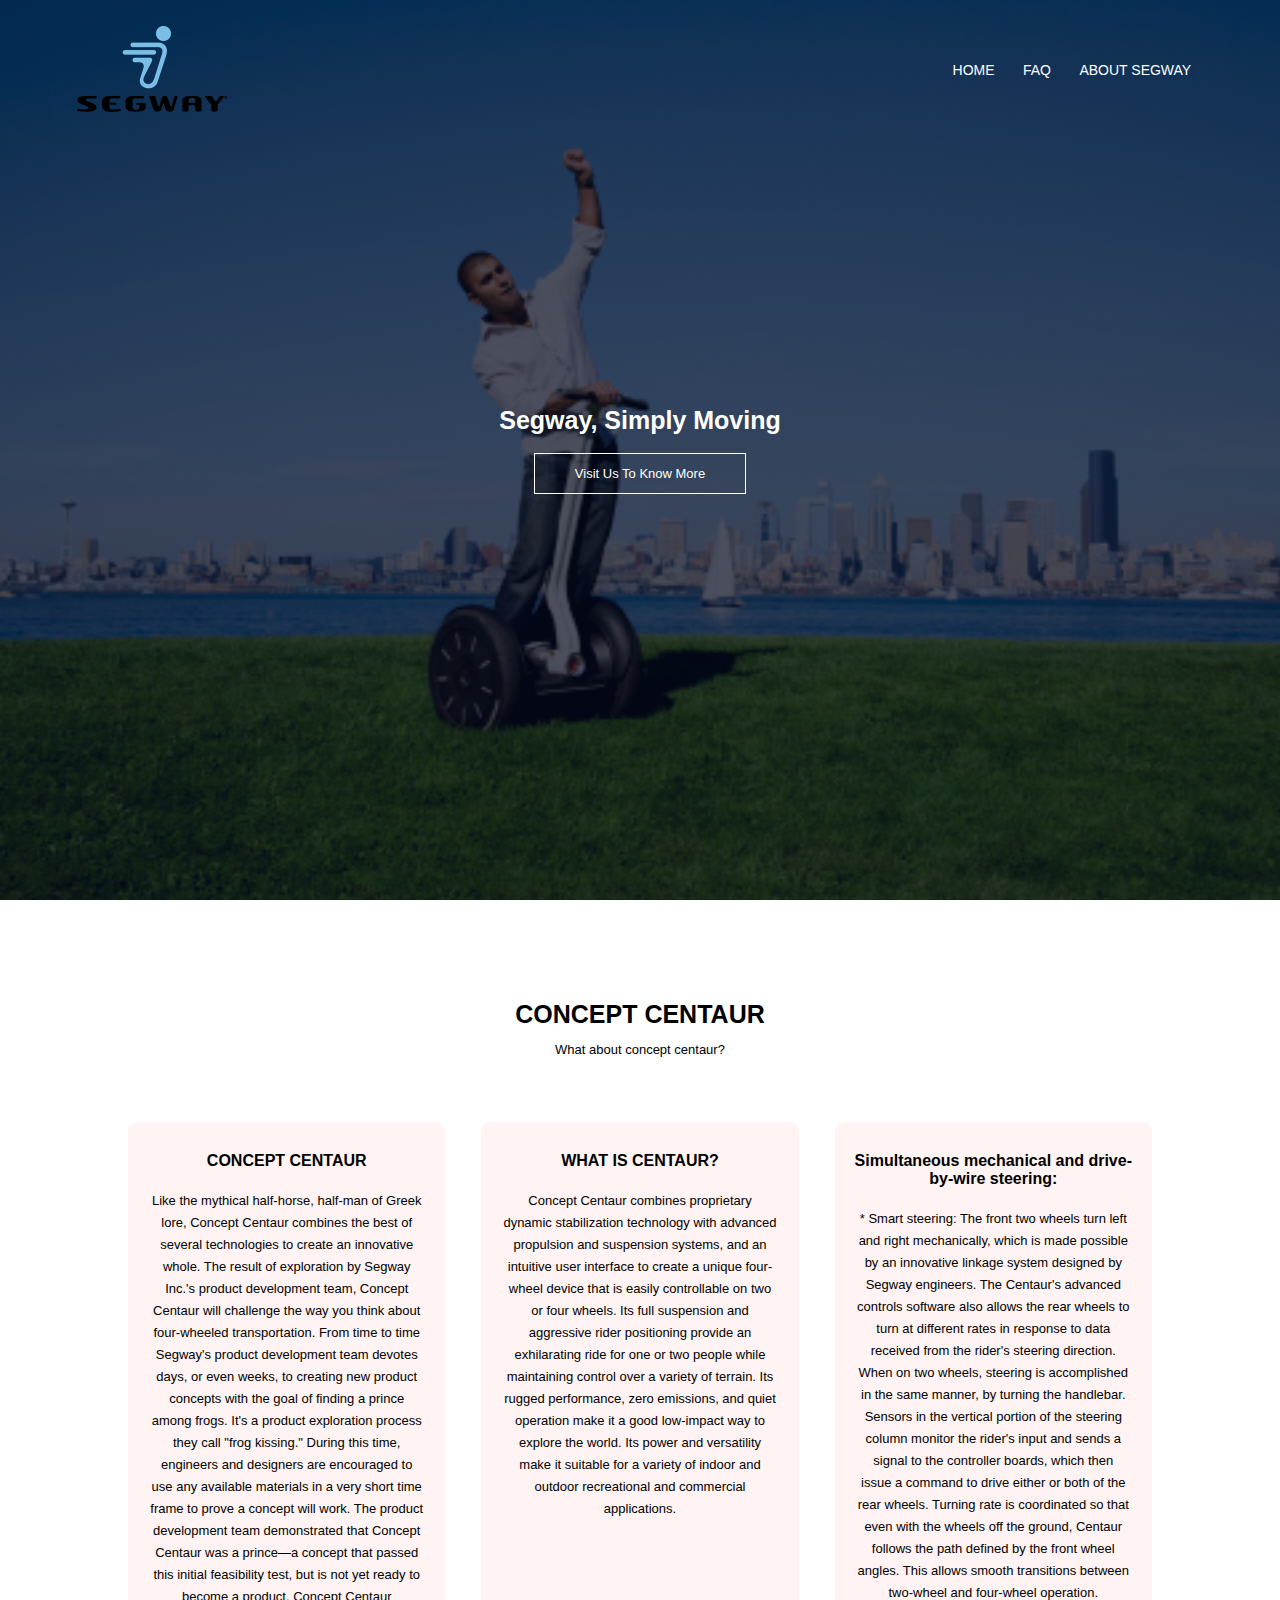
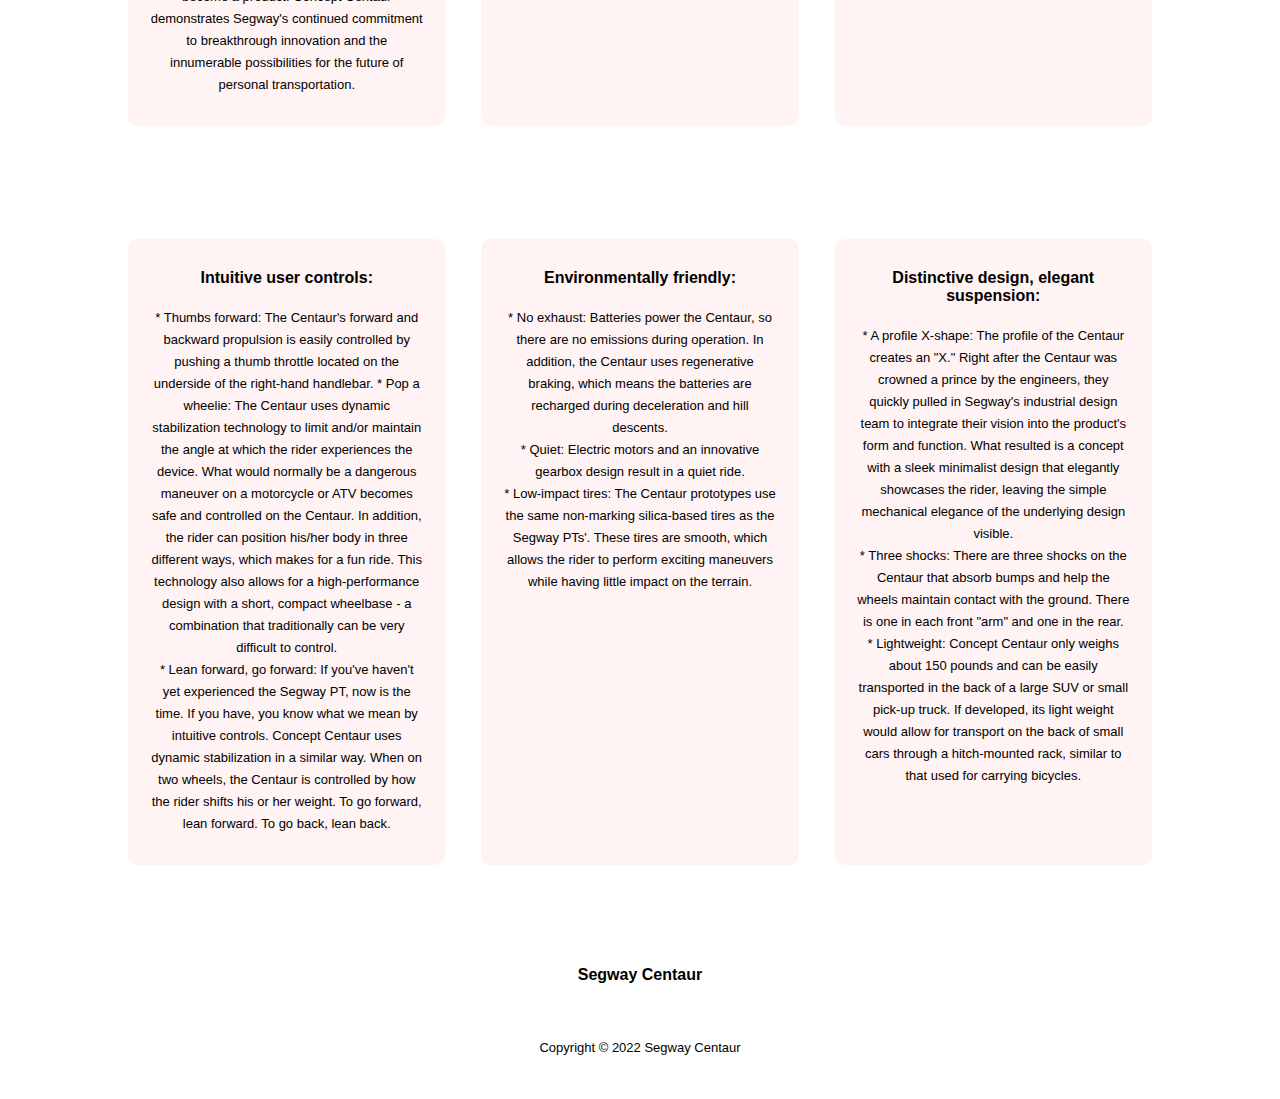
==== index.html @ e90319fb "Add files via upload" ====
<!DOCTYPE html>
<html>
    <head>
        <meta name="viewpoint" content="width=device-width, 
        initial-scale=1.0">
        <title> Segway Centaur</title>
        <link rel="stylesheet" href="style.css">
        <link rel="stylesheet" href="C:\Users\ADMIN\Documents\GitHub\ifsc-1310-Segway\fontawesome-free-6.2.0-web\css\all.min.css">
    </head>
<body>
    <section class="header">
        <nav>
            <a href="indexindex.html"><img src="Project Resources/logo1.png"></a>
            <div class="NavLinks">
                <ul>
                    <li><a href="index.html">HOME</a></li>
                    <li><a href="faq.html">FAQ</a></li>
                    <li><a href="about.html">ABOUT SEGWAY</a></li>
                </ul>
            </div>
        </nav>  
        <div class="slogan">
            <h1>Segway, Simply Moving</h1><br>
            <a href="http://www.segway.cz/products/centaur/index.html" class="linkx">Visit Us To Know More</a>
        </div > 
    </section>
    <section class="concept">
        <h2>CONCEPT CENTAUR</h2>
        <P>What about concept centaur?</P>
            <div class="row">
                <div class="whatiscentaur">
                    <h4>CONCEPT CENTAUR</h4>
                <p>Like the mythical half-horse, half-man of Greek lore, Concept Centaur combines the best of several technologies to create an innovative whole.
                    The result of exploration by Segway Inc.'s product development team, Concept Centaur will challenge the way you think about four-wheeled transportation.
                   From time to time Segway's product development team devotes days, or even weeks, to creating new product concepts with the goal of finding a prince among frogs.
                    It's a product exploration process they call "frog kissing." During this time, engineers and designers are encouraged to use any available materials in a very short time frame to prove a concept will work.
                   
                   The product development team demonstrated that Concept Centaur was a prince—a concept that passed this initial feasibility test, but is not yet ready to become a product.
                    Concept Centaur demonstrates Segway's continued commitment to breakthrough innovation and the innumerable possibilities for the future of personal transportation. 
                   </p>
                </div>
                <div class="whatiscentaur">
                    <h4>WHAT IS CENTAUR?</h4>
                    <P>Concept Centaur combines proprietary dynamic stabilization technology with advanced propulsion and suspension systems, and an intuitive user interface to create a unique four-wheel device that is easily controllable on two or four wheels. 
                        Its full suspension and aggressive rider positioning provide an exhilarating ride for one or two people while maintaining control over a variety of terrain. Its rugged performance, zero emissions, and quiet operation make it a good low-impact way to explore the world. 
                        Its power and versatility make it suitable for a variety of indoor and outdoor recreational and commercial applications.
                    </P>
                </div>
                <div class="whatiscentaur">
                    <h4>Simultaneous mechanical and drive-by-wire steering: </h4>
                    <P>* Smart steering: The front two wheels turn left and right mechanically, which is made possible by an innovative linkage system designed by Segway engineers.
                         The Centaur's advanced controls software also allows the rear wheels to turn at different rates in response to data received from the rider's steering direction.
                          When on two wheels, steering is accomplished in the same manner, by turning the handlebar. 
                          Sensors in the vertical portion of the steering column monitor the rider's input and sends a signal to the controller boards, which then issue a command to drive either or both of the rear wheels.
                           Turning rate is coordinated so that even with the wheels off the ground, Centaur follows the path defined by the front wheel angles. This allows smooth transitions between two-wheel and four-wheel operation.  
                    </P>
                </div>
            </div>
    </section>
    <section class="concept2">
        <div class="row">
            <div class="whatiscentaur2">
                <h4>Intuitive user controls: </h4>
                <P>* Thumbs forward: The Centaur's forward and backward propulsion is easily controlled by pushing a thumb throttle located on the underside of the right-hand handlebar.

                    * Pop a wheelie: The Centaur uses dynamic stabilization technology to limit and/or maintain the angle at which the rider experiences the device. 
                    What would normally be a dangerous maneuver on a motorcycle or ATV becomes safe and controlled on the Centaur. 
                    In addition, the rider can position his/her body in three different ways, which makes for a fun ride.
                    This technology also allows for a high-performance design with a short, compact wheelbase - a combination that traditionally can be very difficult to control.<br>
                    
                    * Lean forward, go forward: If you've haven't yet experienced the Segway PT, now is the time.
                     If you have, you know what we mean by intuitive controls. Concept Centaur uses dynamic stabilization in a similar way. 
                     When on two wheels, the Centaur is controlled by how the rider shifts his or her weight. To go forward, lean forward. To go back, lean back. 
                    
                </P>
            </div>
            <div class="whatiscentaur2">
                <h4> Environmentally friendly:  </h4>
                <P>* No exhaust: Batteries power the Centaur, so there are no emissions during operation.
                     In addition, the Centaur uses regenerative braking, which means the batteries are recharged during deceleration and hill descents.<br>
    
                    * Quiet: Electric motors and an innovative gearbox design result in a quiet ride.<br>
                    
                    * Low-impact tires: The Centaur prototypes use the same non-marking silica-based tires as the Segway PTs'.
                     These tires are smooth, which allows the rider to perform exciting maneuvers while having little impact on the terrain.<br>
                    
                </P>
            </div>
            <div class="whatiscentaur2">
                <h4> Distinctive design, elegant suspension:   </h4>
                <P>* A profile X-shape: The profile of the Centaur creates an "X." Right after the Centaur was crowned a prince by the engineers, they quickly pulled in Segway's industrial design team to integrate their vision into the product's form and function. 
                    What resulted is a concept with a sleek minimalist design that elegantly showcases the rider, leaving the simple mechanical elegance of the underlying design visible.<br>
    
                    * Three shocks: There are three shocks on the Centaur that absorb bumps and help the wheels maintain contact with the ground. There is one in each front "arm" and one in the rear.<br>
                    
                    * Lightweight: Concept Centaur only weighs about 150 pounds and can be easily transported in the back of a large SUV or small pick-up truck.
                     If developed, its light weight would allow for transport on the back of small cars through a hitch-mounted rack, similar to that used for carrying bicycles.<br> 
                    
                    
                </P>
            </div>
        </div>
    </section>
    <section class="footer">
        <h4> Segway Centaur 
           </h4>
           <div class="icons">
                <a href="https://facebook.com">
                    <i class="fa-brands fa-facebook"></i>
                </a> 
                <a href="https://twitter.com">
                    <i class="fa-brands fa-twitter"></i>
                </a> 
                <a href="https://instagram.com">
                    <i class="fa-brands fa-instagram"></i>
                </a>
                <a href="https://linkedln.com">
                    <i class="fa-brands fa-linkedin"></i>
                </a>
           </div>
           <p>Copyright © 2022 Segway Centaur</p>
    </section>
</body>
</html>
---- style.css ----
*{
    margin: 0;
    padding: 0;
    font-family:Verdana, Geneva, Tahoma, sans-serif;
}
.header{
    min-height: 100vh;
    width: 100%;
    background-image:linear-gradient(rgba(4,9,30,0.7),rgba(4,9,30,0.7)),url(bg2.jpg);
    background-position: center;
    background-size: cover;
    position: relative;
}
nav{
    display: flex;
    padding: 2% 6%;
    justify-content: space-between;
    align-items: center;
}
nav img{
    width: 150px;
}
.NavLinks{
    flex: 1;
    text-align: right;
}
.NavLinks ul li{
    padding: 8px 12px;
    position: relative;
    list-style: none;
    display: inline-block;
}
.NavLinks ul li a{
    text-decoration: none;
    color: white;
    font-size: 14px;

}
.NavLinks ul li::after{
    content: "";
    width: 0%;
    height: 2px;
    margin: auto;
    transition: 0.5s;
    background: #f44336;
    display: block;
   
}
.NavLinks ul li:hover::after{
    width: 100%;
}
.slogan{
    width: 90%;
    color: white;
    top: 50%;
    left: 50%;
    position: absolute;
    transform: translate(-50%, -50%);
    text-align: center;
}
.slogan h1{
    font-size: 25px;
    font-family: Verdana, Geneva, Tahoma, sans-serif;
    font-weight: 600;
}
.linkx{
    display: inline-block;
    text-decoration: none;
    color: white;
    border: 1px solid #fff;
    padding: 12px 40px;
    font-size: 13px;
    background: transparent;
    position: relative;
    cursor: pointer;
}
.linkx:hover{
    border: 1px solid #fff3f3;
    background: #f44336;
    transition: 1s;
}
.concept{
    width: 80%;
    margin: auto;
    text-align: center;
    padding-top: 100px;
}
h2{
    font-size: 25px;
    font-family: Verdana, Geneva, Tahoma, sans-serif;
    font-weight: 600;

}
p{
    color: black;
    font-size: 13px;
    font-weight: 300;
    line-height: 22px;
    padding: 10px;
}
.row{
    margin-top: 5%;
    display: flex;
    justify-content: space-between;

}
.whatiscentaur{
    flex-basis: 31%;
    background: #fff3f3;
    border-radius: 10px;
    margin-bottom: 5%;
    padding: 20px 12px;
    box-sizing: border-box;
}
h4{
    text-align: center;
    font-weight: 600px;
    margin: 10px 0;
    color: black;
}
.whatiscentaur:hover{
    box-shadow: 0 0 20px 0px rgba(0,0,0,0.2);
}
@media(max-width:700px){
    .row{
        flex-direction: column;
    }
}
.whatiscentaur2{
    flex-basis: 31%;
    background: #fff3f3;
    border-radius: 10px;
    margin-bottom: 5%;
    padding: 20px 12px;
    box-sizing: border-box;
}
.whatiscentaur2:hover{
    box-shadow: 0 0 20px 0px rgba(0,0,0,0.2);
}
.concept2{
    width: 80%;
    margin: auto;
    text-align: center;
    padding-top: 10px;
}
.centaurimg{
    width: 80%;
    margin: auto;
    text-align: center;
    padding-top: 10px;
}
.centaurimgl{
    flex-basis: 32%;
    border-radius: 10px;
    margin-bottom: 30px;
    position: relative;
    overflow: hidden;
}
.centaurimgl img{
    width: 100%;
    display: block;
}
.layer{
    background: transparent;
    height: 100%;
    width: 100%;
    position: absolute;
    top: 0;
    left: 0;
    transition: 0.5s;
}
.layer:hover{
    background: rgba(226, 0, 0, 0.7);

}
.layer h4{
    width: 100%;
    font-weight: 600;
    color: black;
    font-size: 25px;
    left: 50%;
    bottom: 0;
    transform: translate(-50%);
    opacity: 0;
    transition: 0.5s;
    position: absolute;
}
.layer:hover h4{
    opacity: 1;
    bottom: 50%;
}
.footer{
    width: 100%;
    text-align: center;
    padding: 30px 0;
}
.footer h4{
    margin-bottom: 25px;
    margin-top: 20px;
    font-weight: 600;
}
.icons .fa-brands{
    color: #f44336;
    margin: 0 13px;
    cursor: pointer;
    padding: 18px 0;
}
.sub-header{
    height: 50vh;
    width: 100%;
    background-image: linear-gradient(rgba(4,9,30,0.7), rgba(4,9,30,0.7)), url(6.jpg);
    background-position: center;
    background-size: cover;
    text-align: center;
    color: white;

}
.sub-header h1{
    margin-top: 20px;
}
.aboutus{
    width: 80%;
    margin: auto;
    padding-top: 80px;
    padding-bottom: 50px;
}
.aboutcl{
    flex-basis: 48%;
    padding: 30px 2px;
}
.aboutcl h1{
padding-top: 0;
}
.aboutcl p{
    padding: 15px 0 25px;
}
.explbtn{
    border: 1px solid black;
    background: transparent;
    color:black;
}
.explbtn:hover{
    color: white;
}
.icons a{
    text-decoration: none;
}
.subsub-header{
    height: 50vh;
    width: 100%;
    background-image: linear-gradient(rgba(4,9,30,0.7), rgba(4,9,30,0.7)), url(centaur.jpg);
    background-position: center;
    background-size: cover;
    text-align: center;
    color: white;

}
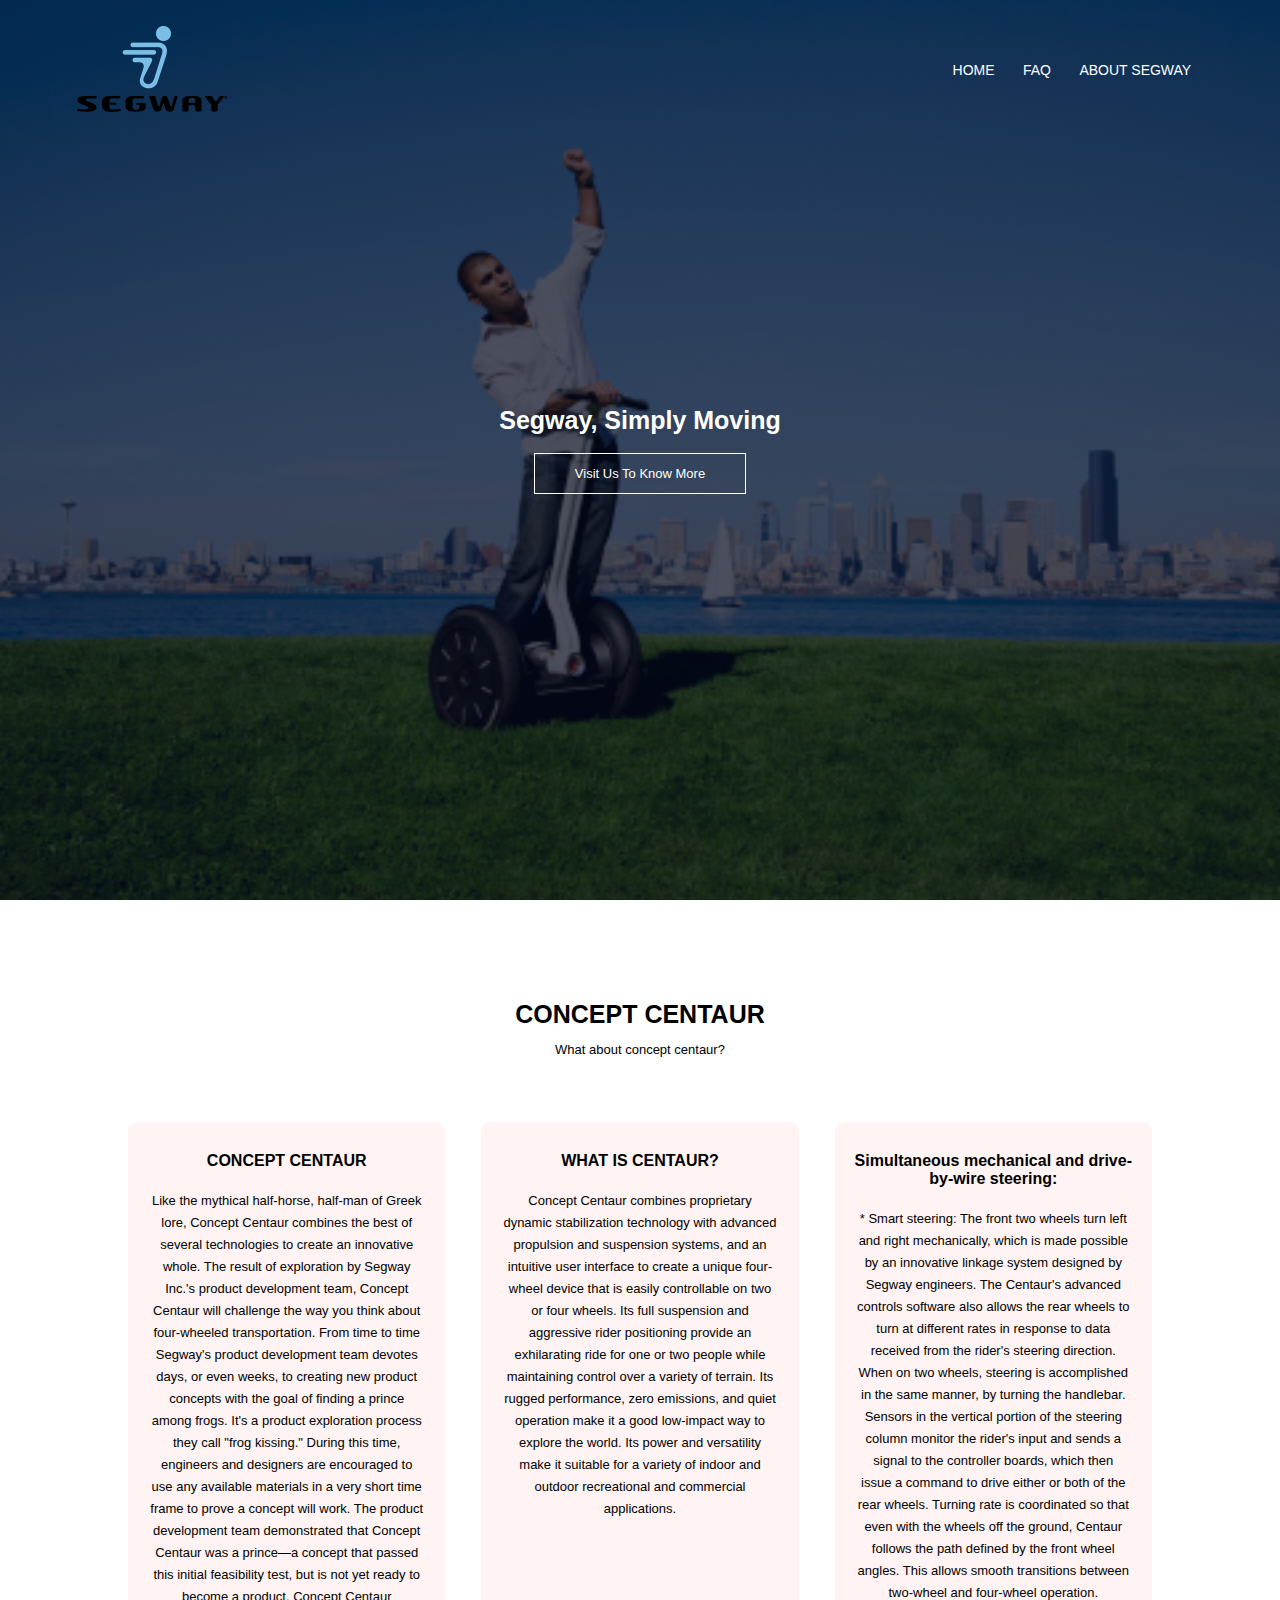
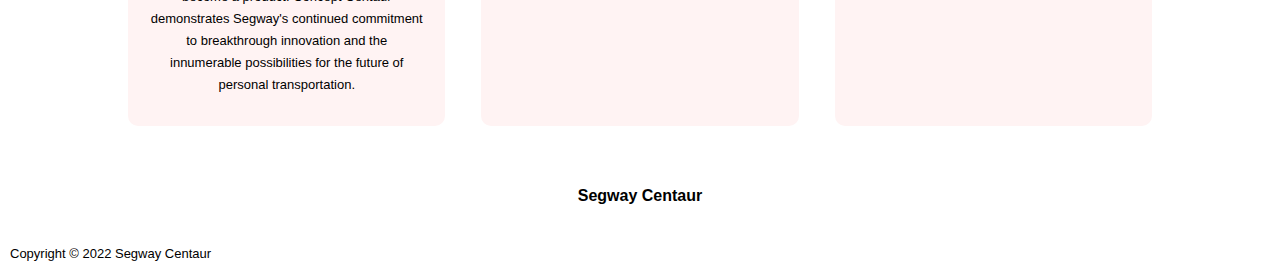
==== commit 1ab5a2ed: "Update index.html" ====
--- a/index.html
+++ b/index.html
@@ -57,51 +57,6 @@
                 </div>
             </div>
     </section>
-    <section class="concept2">
-        <div class="row">
-            <div class="whatiscentaur2">
-                <h4>Intuitive user controls: </h4>
-                <P>* Thumbs forward: The Centaur's forward and backward propulsion is easily controlled by pushing a thumb throttle located on the underside of the right-hand handlebar.
-
-                    * Pop a wheelie: The Centaur uses dynamic stabilization technology to limit and/or maintain the angle at which the rider experiences the device. 
-                    What would normally be a dangerous maneuver on a motorcycle or ATV becomes safe and controlled on the Centaur. 
-                    In addition, the rider can position his/her body in three different ways, which makes for a fun ride.
-                    This technology also allows for a high-performance design with a short, compact wheelbase - a combination that traditionally can be very difficult to control.<br>
-                    
-                    * Lean forward, go forward: If you've haven't yet experienced the Segway PT, now is the time.
-                     If you have, you know what we mean by intuitive controls. Concept Centaur uses dynamic stabilization in a similar way. 
-                     When on two wheels, the Centaur is controlled by how the rider shifts his or her weight. To go forward, lean forward. To go back, lean back. 
-                    
-                </P>
-            </div>
-            <div class="whatiscentaur2">
-                <h4> Environmentally friendly:  </h4>
-                <P>* No exhaust: Batteries power the Centaur, so there are no emissions during operation.
-                     In addition, the Centaur uses regenerative braking, which means the batteries are recharged during deceleration and hill descents.<br>
-    
-                    * Quiet: Electric motors and an innovative gearbox design result in a quiet ride.<br>
-                    
-                    * Low-impact tires: The Centaur prototypes use the same non-marking silica-based tires as the Segway PTs'.
-                     These tires are smooth, which allows the rider to perform exciting maneuvers while having little impact on the terrain.<br>
-                    
-                </P>
-            </div>
-            <div class="whatiscentaur2">
-                <h4> Distinctive design, elegant suspension:   </h4>
-                <P>* A profile X-shape: The profile of the Centaur creates an "X." Right after the Centaur was crowned a prince by the engineers, they quickly pulled in Segway's industrial design team to integrate their vision into the product's form and function. 
-                    What resulted is a concept with a sleek minimalist design that elegantly showcases the rider, leaving the simple mechanical elegance of the underlying design visible.<br>
-    
-                    * Three shocks: There are three shocks on the Centaur that absorb bumps and help the wheels maintain contact with the ground. There is one in each front "arm" and one in the rear.<br>
-                    
-                    * Lightweight: Concept Centaur only weighs about 150 pounds and can be easily transported in the back of a large SUV or small pick-up truck.
-                     If developed, its light weight would allow for transport on the back of small cars through a hitch-mounted rack, similar to that used for carrying bicycles.<br> 
-                    
-                    
-                </P>
-            </div>
-        </div>
-    </section>
-    <section class="footer">
         <h4> Segway Centaur 
            </h4>
            <div class="icons">
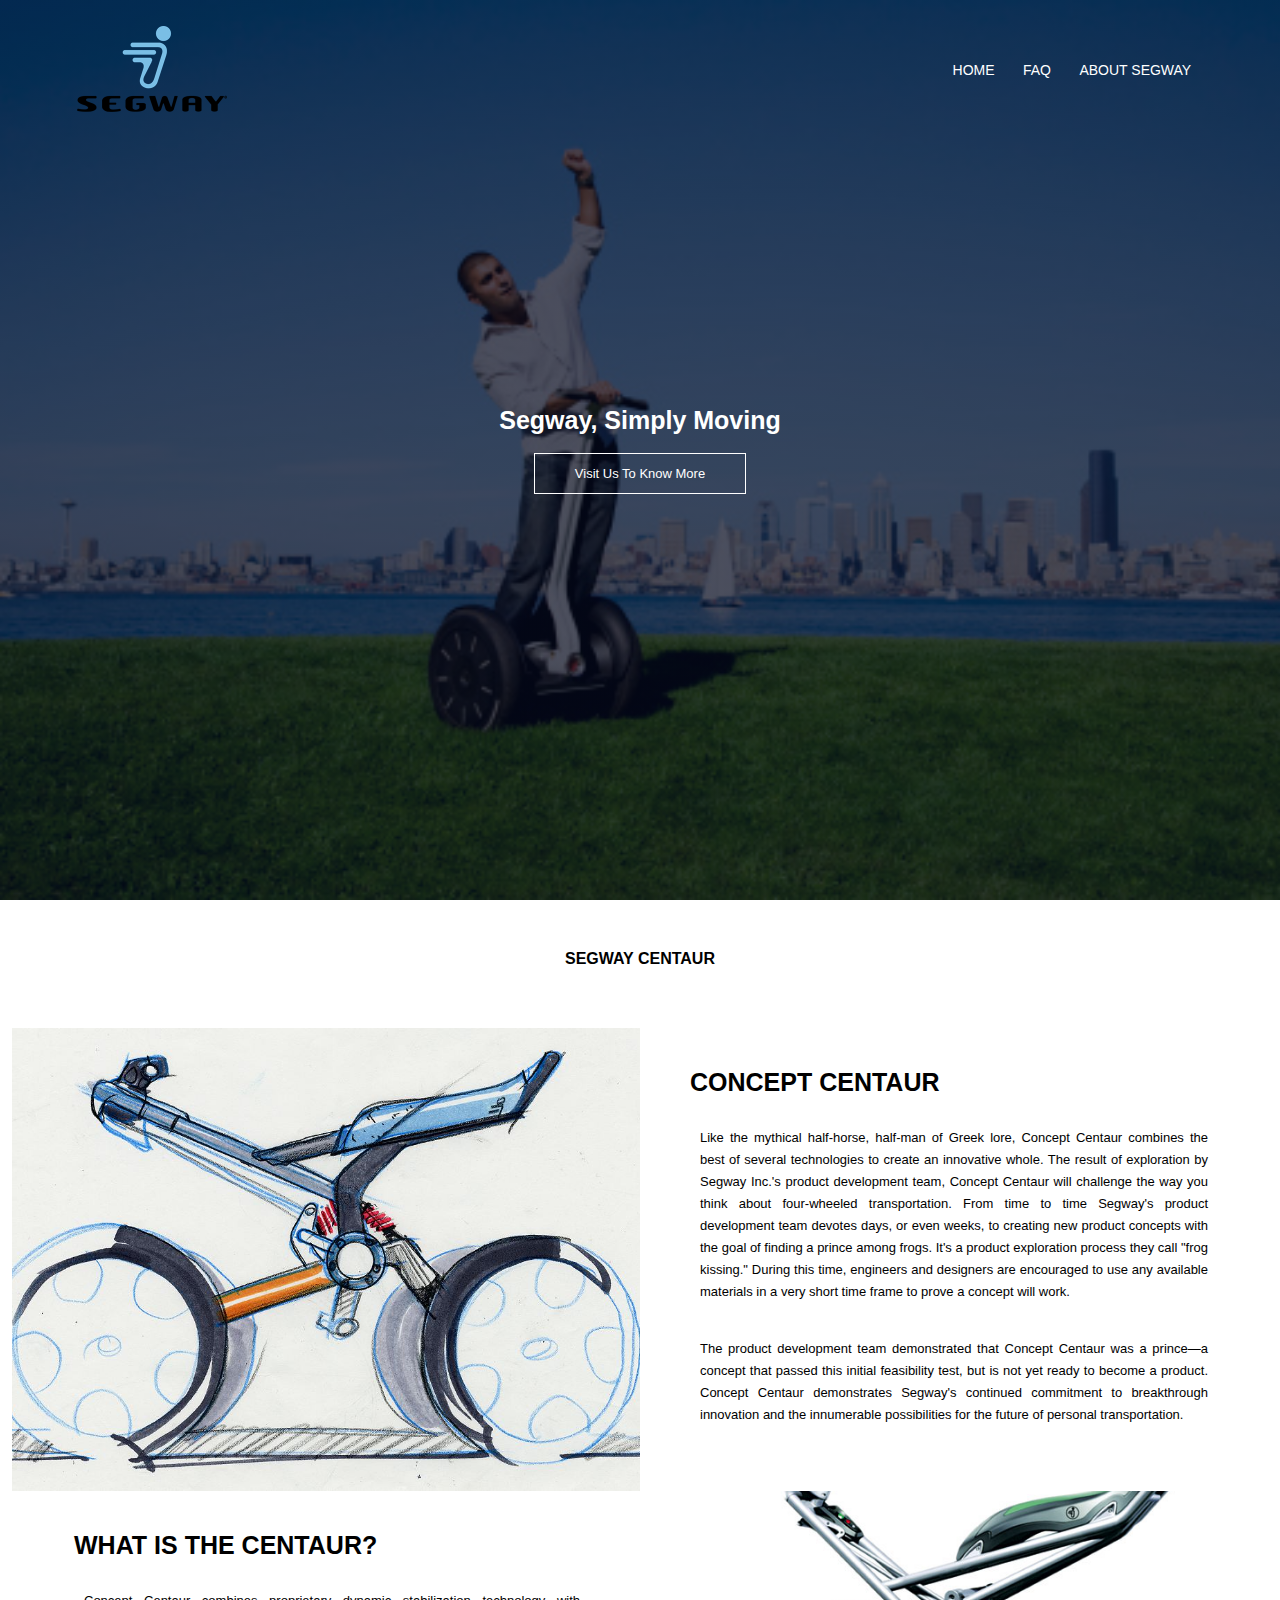
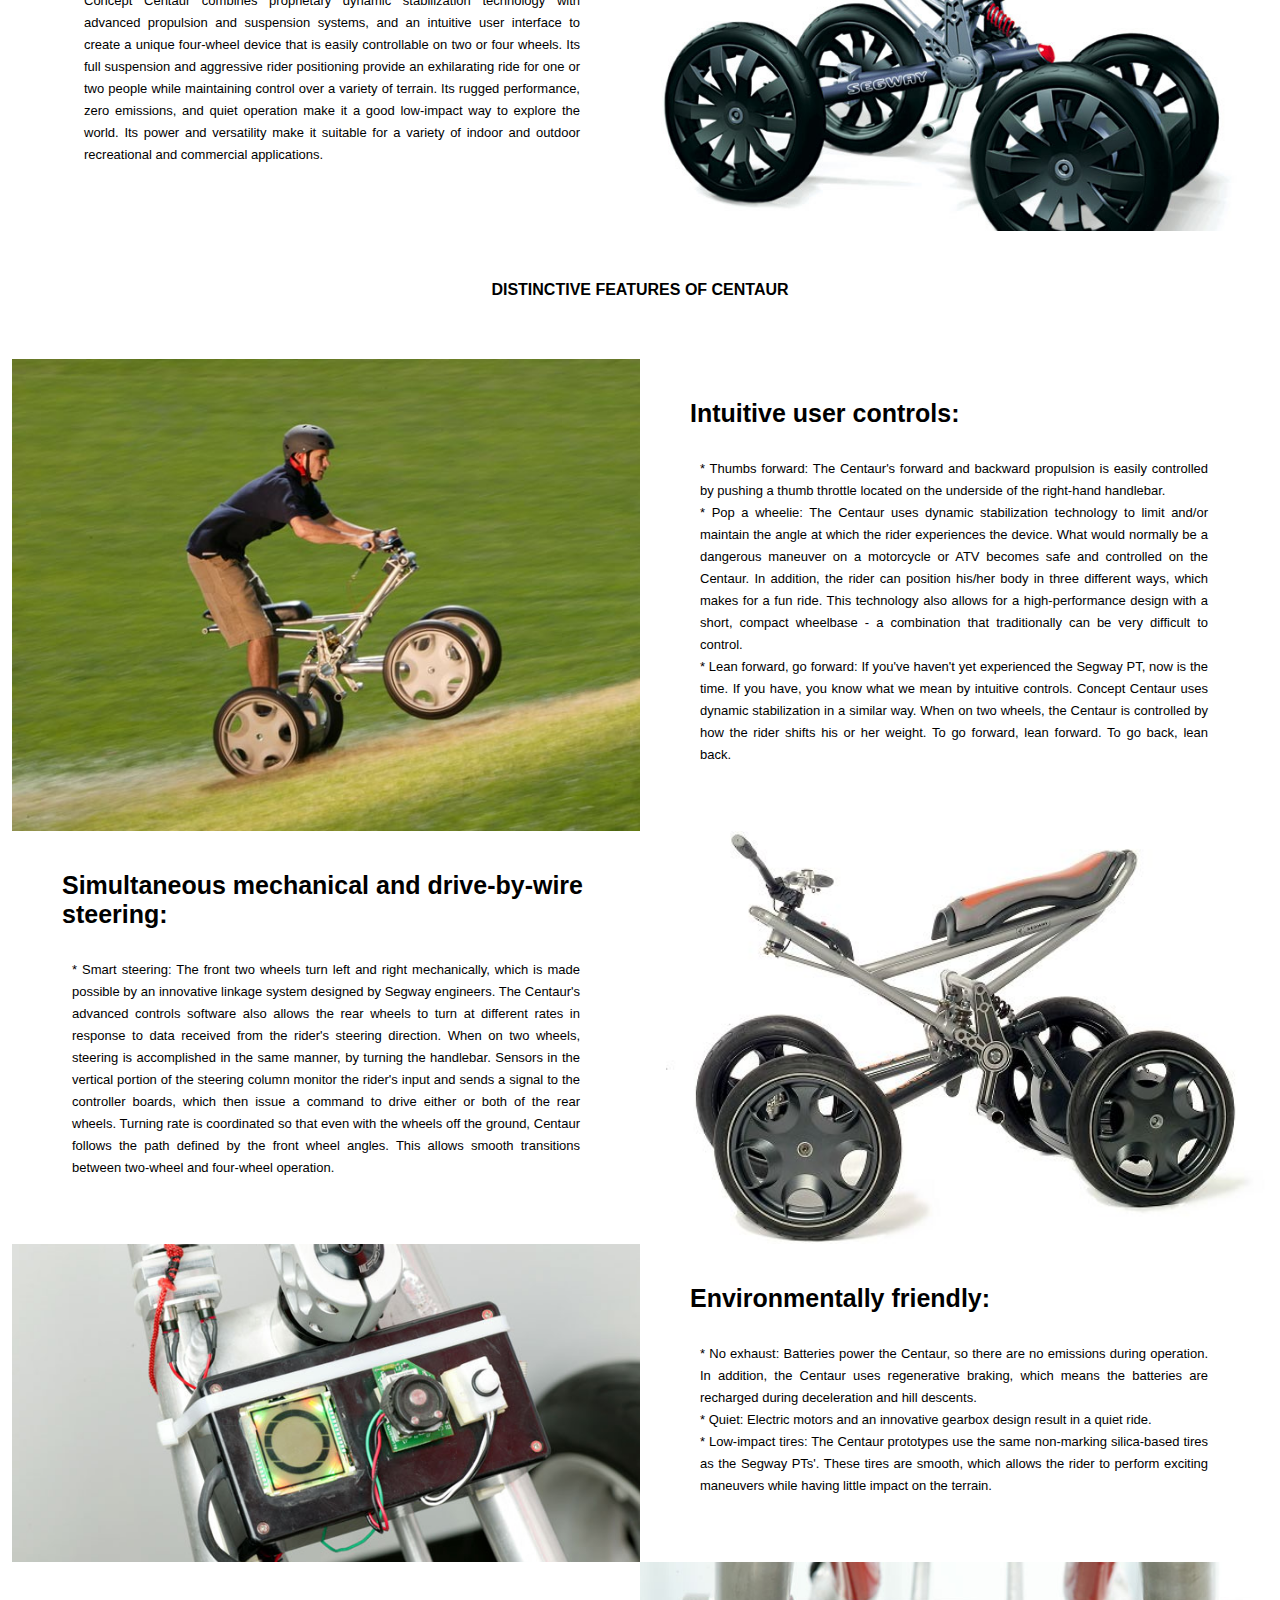
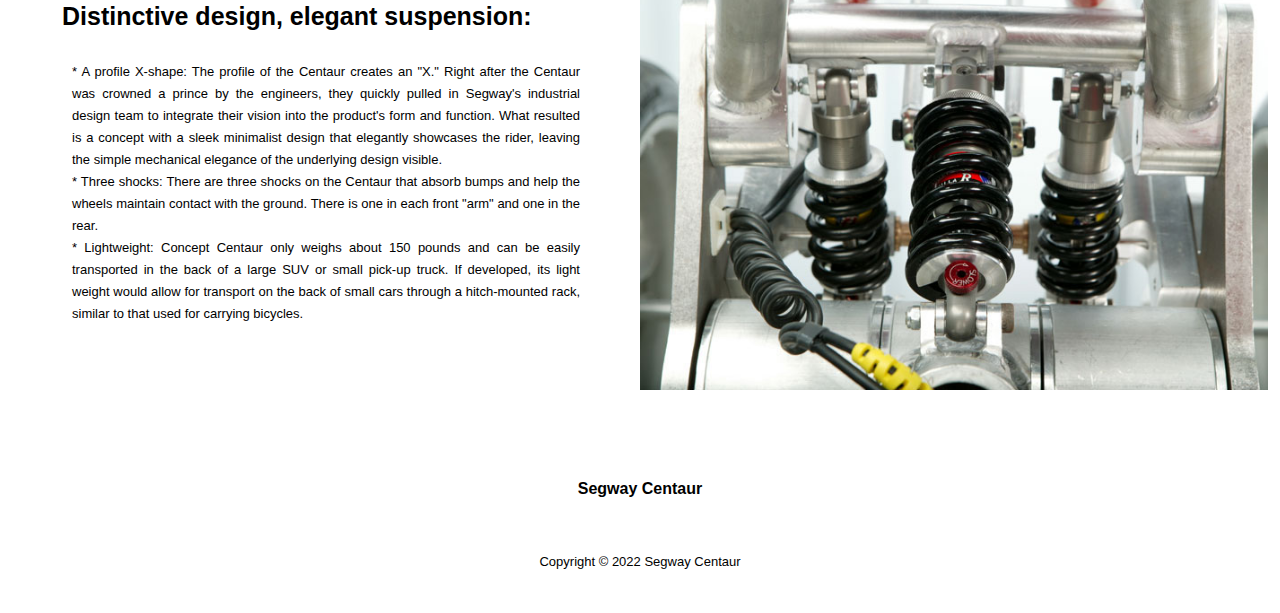
==== commit 9cad9fb1: "Segway-Revised" ====
--- a/index.html
+++ b/index.html
@@ -24,39 +24,144 @@
             <a href="http://www.segway.cz/products/centaur/index.html" class="linkx">Visit Us To Know More</a>
         </div > 
     </section>
-    <section class="concept">
-        <h2>CONCEPT CENTAUR</h2>
-        <P>What about concept centaur?</P>
-            <div class="row">
-                <div class="whatiscentaur">
-                    <h4>CONCEPT CENTAUR</h4>
-                <p>Like the mythical half-horse, half-man of Greek lore, Concept Centaur combines the best of several technologies to create an innovative whole.
-                    The result of exploration by Segway Inc.'s product development team, Concept Centaur will challenge the way you think about four-wheeled transportation.
-                   From time to time Segway's product development team devotes days, or even weeks, to creating new product concepts with the goal of finding a prince among frogs.
-                    It's a product exploration process they call "frog kissing." During this time, engineers and designers are encouraged to use any available materials in a very short time frame to prove a concept will work.
-                   
-                   The product development team demonstrated that Concept Centaur was a prince—a concept that passed this initial feasibility test, but is not yet ready to become a product.
-                    Concept Centaur demonstrates Segway's continued commitment to breakthrough innovation and the innumerable possibilities for the future of personal transportation. 
-                   </p>
-                </div>
-                <div class="whatiscentaur">
-                    <h4>WHAT IS CENTAUR?</h4>
-                    <P>Concept Centaur combines proprietary dynamic stabilization technology with advanced propulsion and suspension systems, and an intuitive user interface to create a unique four-wheel device that is easily controllable on two or four wheels. 
-                        Its full suspension and aggressive rider positioning provide an exhilarating ride for one or two people while maintaining control over a variety of terrain. Its rugged performance, zero emissions, and quiet operation make it a good low-impact way to explore the world. 
-                        Its power and versatility make it suitable for a variety of indoor and outdoor recreational and commercial applications.
-                    </P>
-                </div>
-                <div class="whatiscentaur">
-                    <h4>Simultaneous mechanical and drive-by-wire steering: </h4>
-                    <P>* Smart steering: The front two wheels turn left and right mechanically, which is made possible by an innovative linkage system designed by Segway engineers.
-                         The Centaur's advanced controls software also allows the rear wheels to turn at different rates in response to data received from the rider's steering direction.
-                          When on two wheels, steering is accomplished in the same manner, by turning the handlebar. 
-                          Sensors in the vertical portion of the steering column monitor the rider's input and sends a signal to the controller boards, which then issue a command to drive either or both of the rear wheels.
-                           Turning rate is coordinated so that even with the wheels off the ground, Centaur follows the path defined by the front wheel angles. This allows smooth transitions between two-wheel and four-wheel operation.  
-                    </P>
-                </div>
+
+
+    <h4> SEGWAY CENTAUR 
+    </h4>
+<section class="cont1">
+<div class="section-container">
+    <div class="columns image" style="background-image: url('sketch.jpg')">
+        &nbsp;
+
+    </div>
+
+    <div class="columns content">
+        <div class="content-container">
+            <h5> CONCEPT CENTAUR</h5>
+            <p> 
+                Like the mythical half-horse, half-man of Greek lore, Concept Centaur combines the best of several technologies to create an innovative whole. The result of exploration by Segway Inc.'s product development team, Concept Centaur will challenge the way you think about four-wheeled transportation.
+                From time to time Segway's product development team devotes days, or even weeks, to creating new product concepts with the goal of finding a prince among frogs. It's a product exploration process they call "frog kissing." During this time, engineers and designers are encouraged to use any available materials in a very short time frame to prove a concept will work.
+                
+            </p>
+            <p>
+                The product development team demonstrated that Concept Centaur was a prince—a concept that passed this initial feasibility test, but is not yet ready to become a product. Concept Centaur demonstrates Segway's continued commitment to breakthrough innovation and the innumerable possibilities for the future of personal transportation. 
+
+            </p>
+        </div>
+    </div>
+
+
+<div class="section-container">
+
+    <div class="columns content">
+        <div class="content-container">
+            <h5> WHAT IS THE CENTAUR?</h5>
+            <p> 
+                Concept Centaur combines proprietary dynamic stabilization technology with advanced propulsion and suspension systems, and an intuitive user interface to create a unique four-wheel device that is easily controllable on two or four wheels.
+                 Its full suspension and aggressive rider positioning provide an exhilarating ride for one or two people while maintaining control over a variety of terrain.
+                 Its rugged performance, zero emissions, and quiet operation make it a good low-impact way to explore the world. Its power and versatility make it suitable for a variety of indoor and outdoor recreational and commercial applications.
+            </p>
+        </div>
+    </div>
+    <div class="columns image" style="background-image: url('7.jpg')">
+        &nbsp;
+
+    </div>
+</div>
+</div>
+</section>
+
+<h4> DISTINCTIVE FEATURES OF CENTAUR
+</h4>
+
+<section class="cont2">
+    <div class="section-container">
+        <div class="columns image" style="background-image: url('10.jpg')">
+            &nbsp;
+    
+        </div>
+    
+        <div class="columns content">
+            <div class="content-container">
+                <h5> Intuitive user controls: </h5>
+                <p> 
+                    * Thumbs forward: The Centaur's forward and backward propulsion is easily controlled by pushing a thumb throttle located on the underside of the right-hand handlebar.<br>
+                    * Pop a wheelie: The Centaur uses dynamic stabilization technology to limit and/or maintain the angle at which the rider experiences the device. What would normally be a dangerous maneuver on a motorcycle or ATV becomes safe and controlled on the Centaur. In addition, the rider can position his/her body in three different ways, which makes for a fun ride. This technology also allows for a high-performance design with a short, compact wheelbase - a combination that traditionally can be very difficult to control.<br>
+                    * Lean forward, go forward: If you've haven't yet experienced the Segway PT, now is the time. If you have, you know what we mean by intuitive controls. Concept Centaur uses dynamic stabilization in a similar way. When on two wheels, the Centaur is controlled by how the rider shifts his or her weight. To go forward, lean forward. To go back, lean back. 
+    
+                </p>
             </div>
-    </section>
+        </div>
+    </div>
+    <div class="section-container1">
+        <div class="columns1 content">
+            <div class="content-container1">
+                <h5> 
+                    Simultaneous mechanical and drive-by-wire steering: 
+                    </h5>
+                <p> 
+                    * Smart steering: The front two wheels turn left and right mechanically, which is made possible by an innovative linkage system designed by Segway engineers. The Centaur's advanced controls software also allows the rear wheels to turn at different rates in response to data received from the rider's steering direction. When on two wheels, steering is accomplished in the same manner, by turning the handlebar. Sensors in the vertical portion of the steering column monitor the rider's input and sends a signal to the controller boards, which then issue a command to drive either or both of the rear wheels. Turning rate is coordinated so that even with the wheels off the ground, Centaur follows the path defined by the front wheel angles. This allows smooth transitions between two-wheel and four-wheel operation.
+
+                </p>
+            </div>
+        </div>
+        <div class="columns1 image" style="background-image: url('centaur.jpg')">
+            &nbsp;
+    
+        </div>
+    </div>
+    
+    
+    <div class="section-container1">
+        <div class="columns1 image" style="background-image: url('4.jpg')">
+            &nbsp;
+    
+        </div>
+        <div class="columns1 content">
+            <div class="content-container1">
+                <h5> Environmentally friendly:</h5>
+                <p> 
+                    * No exhaust: Batteries power the Centaur, so there are no emissions during operation. In addition, the Centaur uses regenerative braking, which means the batteries are recharged during deceleration and hill descents.<br>
+
+* Quiet: Electric motors and an innovative gearbox design result in a quiet ride.<br>
+
+* Low-impact tires: The Centaur prototypes use the same non-marking silica-based tires as the Segway PTs'. These tires are smooth, which allows the rider to perform exciting maneuvers while having little impact on the terrain.
+
+                </p>
+            </div>
+        </div>
+    </div>
+
+
+    <div class="section-container1">
+        <div class="columns1 content">
+            <div class="content-container1">
+                <h5> 
+                    Distinctive design, elegant suspension: 
+                </h5>
+                <p> 
+                    * A profile X-shape: The profile of the Centaur creates an "X." Right after the Centaur was crowned a prince by the engineers, they quickly pulled in Segway's industrial design team to integrate their vision into the product's form and function. What resulted is a concept with a sleek minimalist design that elegantly showcases the rider, leaving the simple mechanical elegance of the underlying design visible.<br>
+    
+                    * Three shocks: There are three shocks on the Centaur that absorb bumps and help the wheels maintain contact with the ground. There is one in each front "arm" and one in the rear.<br>
+                    
+                    * Lightweight: Concept Centaur only weighs about 150 pounds and can be easily transported in the back of a large SUV or small pick-up truck. If developed, its light weight would allow for transport on the back of small cars through a hitch-mounted rack, similar to that used for carrying bicycles. 
+                    
+                </p>
+            </div>
+        </div>
+        <div class="columns1 image" style="background-image: url('5.jpg')">
+            &nbsp;
+    
+        </div>
+    </div>
+</section>
+
+    
+
+
+
+
+    <section class="footer">
         <h4> Segway Centaur 
            </h4>
            <div class="icons">
--- a/style.css
+++ b/style.css
@@ -115,8 +115,9 @@
 h4{
     text-align: center;
     font-weight: 600px;
-    margin: 10px 0;
+    margin: 10px 0px;
     color: black;
+    padding-top: 40px;
 }
 .whatiscentaur:hover{
     box-shadow: 0 0 20px 0px rgba(0,0,0,0.2);
@@ -254,4 +255,90 @@
     text-align: center;
     color: white;
 
+}
+body{
+    overflow-x: hidden;
+}
+.section-container{
+    --bs-gutter-x:1.5rem;
+    --bs-gutter-y:0;
+    display: flex;
+    flex-wrap: wrap;
+    margin-top: calc(var(--bs-gutter-y) * -1);
+    margin-right:calc(var(--bs-gutter-x)/ 2);
+    margin-left:calc(var(--bs-gutter-x)/ 2);
+}
+
+.section-container .columns{
+    flex: 0 0 auto;
+    width: 50%;
+}
+.section-container .columns.image{
+    background-position: center;
+    background-size: cover;
+    background-repeat: no-repeat;
+}
+.section-container .columns.content .content-container{
+    padding: 40px 50px;
+
+}
+.section-container .columns.content .content-container h5{
+    font-size: 25px;
+    font-weight: 600;
+    margin-bottom: 20px;
+
+}
+.section-container .columns.content .content-container p{
+    font-size: 13px;
+    font-weight: 300;
+    margin-bottom: 20px;
+    margin-bottom: 15px;
+    text-align: justify;
+
+}
+.cont1{
+    margin: auto;
+    padding-top: 50px;
+}
+
+.section-container1{
+    --bs-gutter-x:1.5rem;
+    --bs-gutter-y:0;
+    display: flex;
+    flex-wrap: wrap;
+    margin-top: calc(var(--bs-gutter-y) * -1);
+    margin-right:calc(var(--bs-gutter-x)/ 2);
+    margin-left:calc(var(--bs-gutter-x)/ 2);
+}
+
+.section-container1 .columns1{
+    flex: 0 0 auto;
+    width: 50%;
+}
+.section-container1 .columns1.image{
+    background-position: center;
+    background-size: cover;
+    background-repeat: no-repeat;
+}
+.section-container1 .columns1.content .content-container1{
+    padding: 40px 50px;
+
+}
+.section-container1 .columns1.content .content-container1 h5{
+    font-size: 25px;
+    font-weight: 600;
+    margin-bottom: 20px;
+
+}
+.section-container1 .columns1.content .content-container1 p{
+    font-size: 13px;
+    font-weight: 300;
+    margin-bottom: 20px;
+    margin-bottom: 15px;
+    text-align: justify;
+
+}
+.cont2{
+    margin: auto;
+    padding-top: 50px;
 }